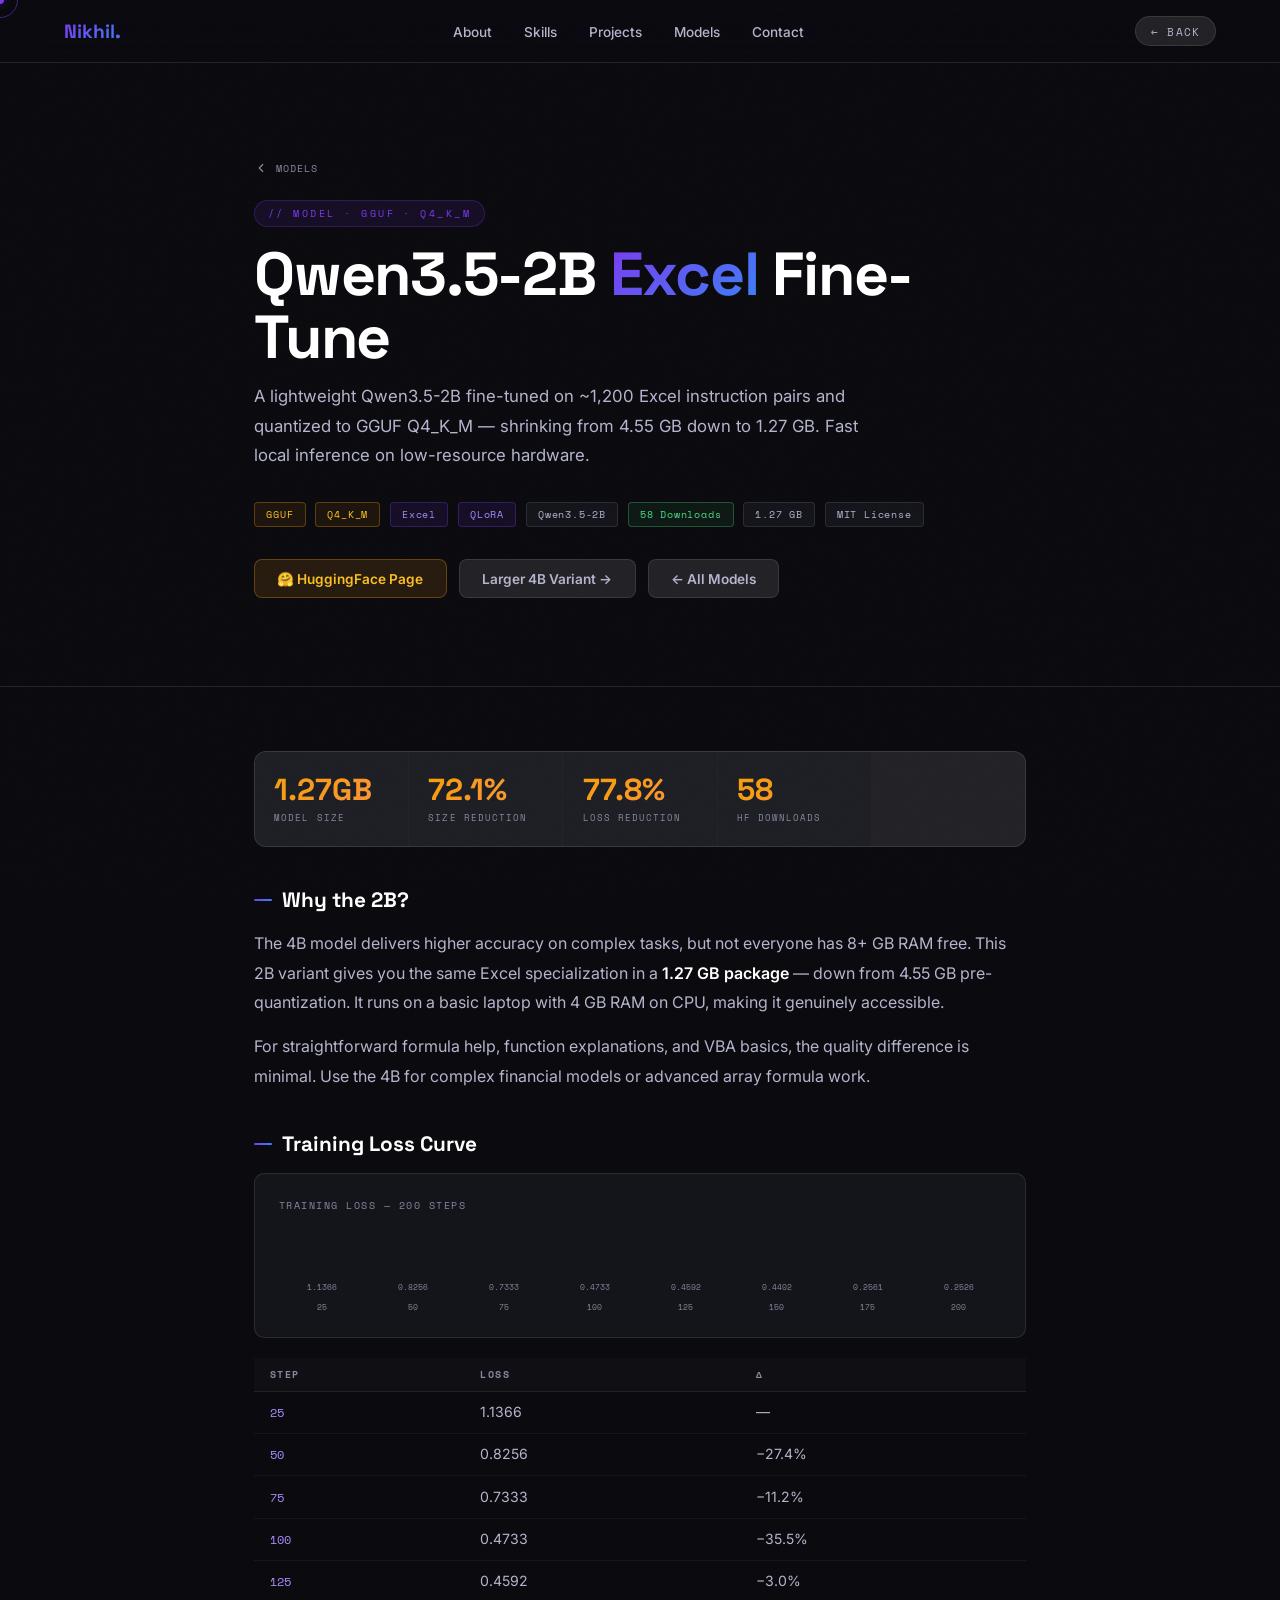
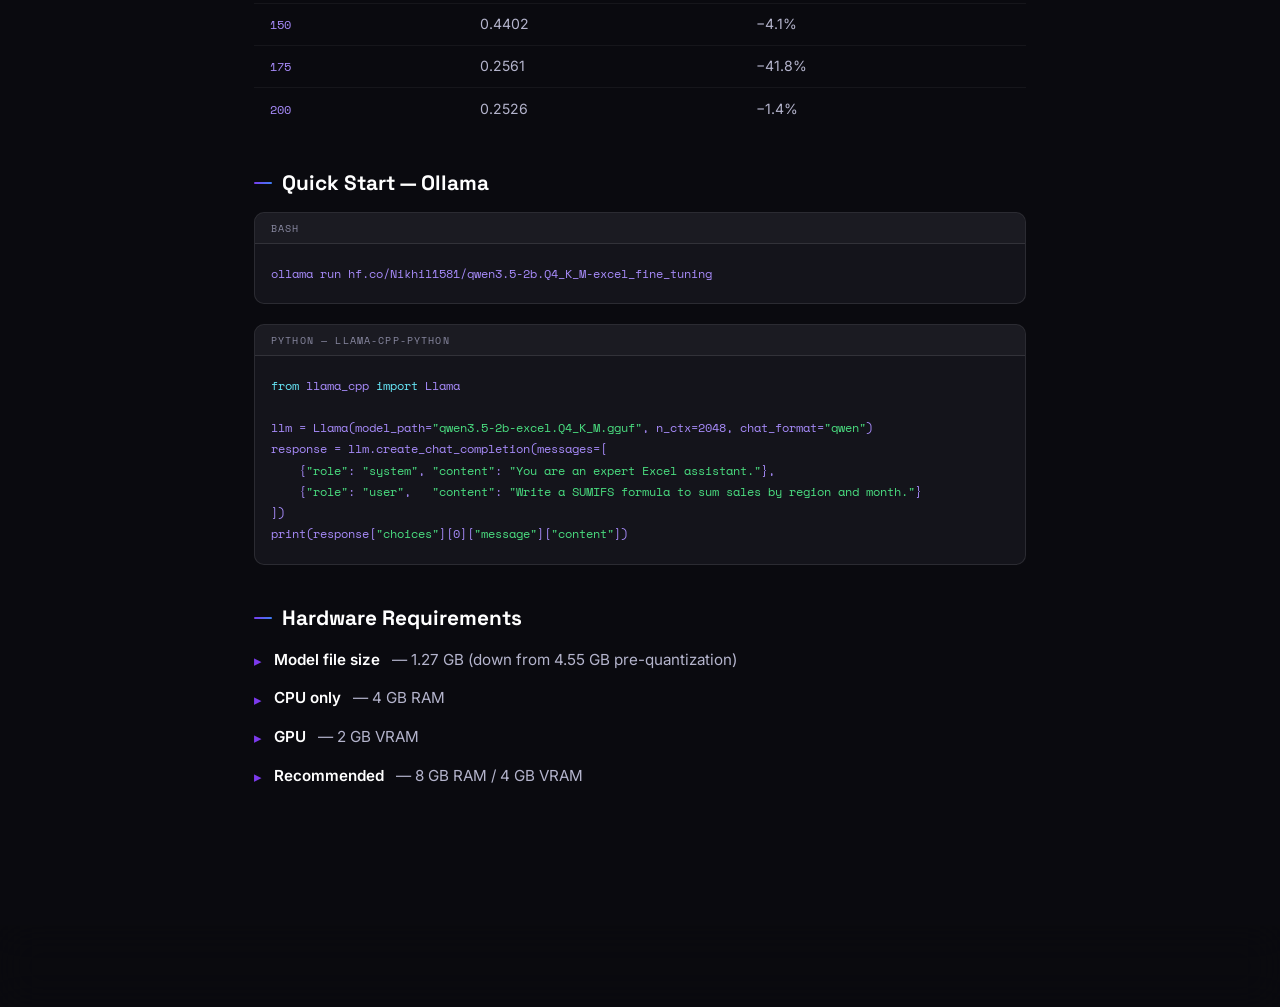
==== model-qwen3-2b.html @ 7d72f9c7 "Add files via upload" ====
<!DOCTYPE html>
<html lang="en">
<head>
<meta charset="utf-8"><title>Qwen3.5-2B Excel Fine-Tune | Nikhil</title><meta name="description" content="Qwen3.5-2B fine-tuned on Excel tasks. 1.27 GB GGUF, 77.8% loss reduction, 72.1% size reduction. Runs on 4GB RAM.">
<meta name="viewport" content="width=device-width, initial-scale=1">
<link rel="preconnect" href="https://fonts.googleapis.com">
<link rel="preconnect" href="https://fonts.gstatic.com" crossorigin>
<link href="https://fonts.googleapis.com/css2?family=Inter:wght@400;500;600;700&family=Space+Grotesk:wght@500;700&family=Space+Mono:wght@400;700&display=swap" rel="stylesheet">
<style>
:root{
  --bg-main:#0a0a0f;--bg-card:rgba(27,27,35,0.6);--bg-card-hover:rgba(46,46,60,0.8);
  --bg-pill:rgba(255,255,255,0.1);--border-color:rgba(255,255,255,0.1);
  --text-main:#ffffff;--text-muted:#b4b4cc;--text-muted-dark:#8888a0;
  --primary-gradient:linear-gradient(135deg,#7c3aed,#3b82f6);
  --accent:#7c3aed;--accent-blue:#3b82f6;
  --accent-glow:rgba(124,58,237,0.4);--accent-glow-blue:rgba(59,130,246,0.3);
  --font-mono:"Space Mono","Monaco",monospace;
  --font-sans:"Inter","Helvetica Neue",sans-serif;
  --font-display:"Space Grotesk","Inter",sans-serif;
  --ease-expo:cubic-bezier(0.19,1,0.22,1);
  --hf:#f59e0b;
}
html{background:var(--bg-main);scroll-behavior:smooth}
*,*::before,*::after{margin:0;padding:0;box-sizing:border-box}
body{width:100%;overflow-x:hidden;color:var(--text-main);background:var(--bg-main);font-family:var(--font-sans);cursor:none}
body::after{content:"";position:fixed;inset:0;background-image:url("data:image/svg+xml,%3Csvg viewBox='0 0 512 512' xmlns='http://www.w3.org/2000/svg'%3E%3Cfilter id='n'%3E%3CfeTurbulence type='fractalNoise' baseFrequency='0.9' numOctaves='4' stitchTiles='stitch'/%3E%3C/filter%3E%3Crect width='100%25' height='100%25' filter='url(%23n)'/%3E%3C/svg%3E");opacity:.025;pointer-events:none;z-index:9980;mix-blend-mode:overlay}
#progress{position:fixed;top:0;left:0;height:2px;width:0%;background:var(--primary-gradient);z-index:9999;box-shadow:0 0 12px var(--accent-glow);transition:width .05s linear}
#cursor-dot{position:fixed;width:8px;height:8px;background:var(--accent);border-radius:50%;pointer-events:none;z-index:9998;transform:translate(-50%,-50%);box-shadow:0 0 10px var(--accent-glow)}
#cursor-ring{position:fixed;width:36px;height:36px;border:1.5px solid rgba(124,58,237,.5);border-radius:50%;pointer-events:none;z-index:9997;transform:translate(-50%,-50%);transition:width .3s var(--ease-expo),height .3s var(--ease-expo),border-color .3s}
body.on-link #cursor-dot{width:12px;height:12px;background:var(--accent-blue)}
body.on-link #cursor-ring{width:50px;height:50px;border-color:rgba(59,130,246,.5)}
body.on-btn #cursor-ring{width:56px;height:56px;background:rgba(124,58,237,.08);border-color:rgba(124,58,237,.7)}

/* NAV */
nav{position:fixed;top:0;left:0;right:0;z-index:800;padding:1rem 5vw;display:flex;justify-content:space-between;align-items:center;background:rgba(10,10,15,.7);backdrop-filter:blur(24px) saturate(180%);border-bottom:1px solid var(--border-color)}
.nav-logo{font-family:var(--font-display);font-weight:700;font-size:1.2rem;background:var(--primary-gradient);-webkit-background-clip:text;-webkit-text-fill-color:transparent;background-clip:text;text-decoration:none}
.nav-links{display:flex;gap:2rem;list-style:none;align-items:center}
.nav-links a{font-family:var(--font-sans);font-size:.85rem;font-weight:500;color:var(--text-muted);text-decoration:none;position:relative;transition:color .25s;padding:.2rem 0}
.nav-links a::after{content:"";position:absolute;bottom:-2px;left:0;width:0;height:1.5px;background:var(--primary-gradient);transition:width .3s var(--ease-expo);border-radius:2px}
.nav-links a:hover{color:var(--text-main)}.nav-links a:hover::after{width:100%}
.nav-back{display:flex;align-items:center;gap:.5rem;font-family:var(--font-mono);font-size:.7rem;letter-spacing:.12em;text-transform:uppercase;color:var(--text-muted);text-decoration:none;padding:.35rem .9rem;border-radius:100px;border:1px solid var(--border-color);background:var(--bg-pill);transition:all .2s}
.nav-back:hover{color:var(--text-main);border-color:rgba(124,58,237,.4);background:rgba(124,58,237,.08)}

/* PAGE WRAPPER */
.page{padding-top:80px;min-height:100vh}
.inner{max-width:900px;margin:0 auto;padding:4rem 5vw 6rem}

/* HERO BAND */
.ph{padding:5rem 5vw 3rem;max-width:900px;margin:0 auto}
.ph-label{font-family:var(--font-mono);font-size:.62rem;letter-spacing:.25em;text-transform:uppercase;display:inline-flex;align-items:center;gap:.6rem;padding:.3rem .8rem;border-radius:100px;background:rgba(124,58,237,.1);border:1px solid rgba(124,58,237,.25);color:var(--accent);margin-bottom:1rem}
.ph-title{font-family:var(--font-display);font-weight:700;font-size:clamp(2.2rem,5vw,3.8rem);line-height:1.05;letter-spacing:-.02em;color:var(--text-main);margin-bottom:.75rem}
.ph-title .grad{background:var(--primary-gradient);-webkit-background-clip:text;-webkit-text-fill-color:transparent;background-clip:text}
.ph-sub{font-size:1.05rem;line-height:1.75;color:var(--text-muted);max-width:620px;margin-bottom:2rem}
.ph-meta{display:flex;flex-wrap:wrap;gap:.6rem;margin-bottom:2rem}
.meta-tag{font-family:var(--font-mono);font-size:.62rem;letter-spacing:.08em;padding:.25rem .7rem;border-radius:4px;border:1px solid var(--border-color);background:var(--bg-card);color:var(--text-muted)}
.meta-tag.acc{border-color:rgba(124,58,237,.3);background:rgba(124,58,237,.1);color:#a78bfa}
.meta-tag.hf{border-color:rgba(245,158,11,.3);background:rgba(245,158,11,.08);color:#fbbf24}
.meta-tag.green{border-color:rgba(74,222,128,.3);background:rgba(74,222,128,.07);color:#4ade80}
.ph-divider{border:none;border-top:1px solid var(--border-color);margin:0}

/* LINK BUTTONS */
.link-row{display:flex;flex-wrap:wrap;gap:.75rem;margin-bottom:2.5rem}
.lbtn{display:inline-flex;align-items:center;gap:.5rem;font-family:var(--font-sans);font-size:.85rem;font-weight:600;padding:.65rem 1.4rem;border-radius:8px;text-decoration:none;transition:all .25s}
.lbtn-primary{background:var(--primary-gradient);color:#fff;border:none}
.lbtn-primary:hover{box-shadow:0 10px 30px var(--accent-glow);transform:translateY(-2px)}
.lbtn-ghost{background:var(--bg-pill);color:var(--text-muted);border:1px solid var(--border-color);backdrop-filter:blur(8px)}
.lbtn-ghost:hover{border-color:rgba(124,58,237,.4);color:var(--text-main);transform:translateY(-2px)}
.lbtn-hf{background:rgba(245,158,11,.12);color:#fbbf24;border:1px solid rgba(245,158,11,.3)}
.lbtn-hf:hover{background:rgba(245,158,11,.2);box-shadow:0 8px 24px rgba(245,158,11,.2);transform:translateY(-2px)}

/* CONTENT BLOCKS */
.section{margin-bottom:2.5rem}
.section-title{font-family:var(--font-display);font-weight:700;font-size:1.3rem;color:var(--text-main);margin-bottom:1rem;display:flex;align-items:center;gap:.6rem}
.section-title::before{content:"";display:block;width:18px;height:2px;background:var(--primary-gradient);border-radius:2px;flex-shrink:0}
.prose{font-size:1rem;line-height:1.85;color:var(--text-muted)}
.prose+.prose{margin-top:.9rem}
.prose strong{color:var(--text-main);font-weight:600}
.prose code{font-family:var(--font-mono);font-size:.85em;padding:.1rem .4rem;border-radius:3px;background:rgba(124,58,237,.1);color:#a78bfa;border:1px solid rgba(124,58,237,.2)}

/* STAT CARDS */
.stat-row{display:grid;grid-template-columns:repeat(auto-fill,minmax(150px,1fr));gap:1px;background:var(--border-color);border:1px solid var(--border-color);border-radius:12px;overflow:hidden;margin-bottom:2.5rem}
.stat-cell{background:var(--bg-card);padding:1.4rem 1.2rem}
.stat-n{font-family:var(--font-display);font-size:1.9rem;font-weight:700;background:var(--primary-gradient);-webkit-background-clip:text;-webkit-text-fill-color:transparent;background-clip:text;line-height:1}
.stat-n.hf{background:linear-gradient(135deg,#f59e0b,#fb923c);-webkit-background-clip:text;-webkit-text-fill-color:transparent;background-clip:text}
.stat-l{font-family:var(--font-mono);font-size:.55rem;letter-spacing:.12em;text-transform:uppercase;color:var(--text-muted-dark);margin-top:.35rem}

/* FEATURE LIST */
.feat-list{list-style:none;display:flex;flex-direction:column;gap:.7rem}
.feat-list li{display:flex;align-items:flex-start;gap:.75rem;font-size:.95rem;line-height:1.7;color:var(--text-muted)}
.feat-list li::before{content:"▸";color:var(--accent);flex-shrink:0;margin-top:.1rem}
.feat-list li strong{color:var(--text-main);font-weight:600}

/* CODE BLOCK */
.code-block{background:var(--bg-card);border:1px solid var(--border-color);border-radius:10px;overflow:hidden;margin-bottom:1.2rem}
.code-block-bar{background:rgba(255,255,255,.03);padding:.5rem 1rem;display:flex;align-items:center;justify-content:space-between;border-bottom:1px solid var(--border-color)}
.code-block-label{font-family:var(--font-mono);font-size:.6rem;letter-spacing:.12em;text-transform:uppercase;color:var(--text-muted-dark)}
.code-block pre{padding:1.2rem 1rem;font-family:var(--font-mono);font-size:.78rem;line-height:1.7;color:#a78bfa;overflow-x:auto;white-space:pre}
.code-block pre .kw{color:#67e8f9}.code-block pre .str{color:#4ade80}.code-block pre .cm{color:var(--text-muted-dark)}

/* ARCH TABLE */
.arch-table{width:100%;border-collapse:collapse;font-size:.88rem}
.arch-table th{font-family:var(--font-mono);font-size:.6rem;letter-spacing:.15em;text-transform:uppercase;color:var(--text-muted-dark);padding:.6rem 1rem;border-bottom:1px solid var(--border-color);text-align:left;background:rgba(255,255,255,.02)}
.arch-table td{padding:.7rem 1rem;border-bottom:1px solid rgba(255,255,255,.05);color:var(--text-muted);vertical-align:top}
.arch-table td:first-child{font-family:var(--font-mono);font-size:.78rem;color:#a78bfa;white-space:nowrap}
.arch-table tr:last-child td{border-bottom:none}
.arch-table tr:hover td{background:rgba(124,58,237,.04)}

/* LOSS CHART */
.loss-chart{background:var(--bg-card);border:1px solid var(--border-color);border-radius:10px;padding:1.5rem;margin-bottom:1.2rem}
.loss-chart-title{font-family:var(--font-mono);font-size:.62rem;letter-spacing:.15em;text-transform:uppercase;color:var(--text-muted-dark);margin-bottom:1.25rem}
.chart-bars{display:flex;align-items:flex-end;gap:6px;height:80px}
.bar-wrap{display:flex;flex-direction:column;align-items:center;flex:1;gap:4px}
.bar{width:100%;border-radius:3px 3px 0 0;transition:opacity .2s}
.bar:hover{opacity:.85}
.bar-label{font-family:var(--font-mono);font-size:.5rem;color:var(--text-muted-dark)}
.bar-val{font-family:var(--font-mono);font-size:.52rem;color:var(--text-muted);margin-top:2px}

/* FOOTER */
footer{background:rgba(10,10,15,.9);border-top:1px solid var(--border-color);padding:2rem 5vw;display:flex;justify-content:space-between;align-items:center;flex-wrap:wrap;gap:1rem;backdrop-filter:blur(20px)}
.foot-l{font-family:var(--font-mono);font-size:.65rem;letter-spacing:.1em;color:var(--text-muted-dark)}
.foot-l em{background:var(--primary-gradient);-webkit-background-clip:text;-webkit-text-fill-color:transparent;background-clip:text;font-style:normal}
.foot-links{display:flex;gap:1.5rem;flex-wrap:wrap}
.foot-links a{font-family:var(--font-sans);font-size:.8rem;font-weight:500;color:var(--text-muted-dark);text-decoration:none;transition:color .2s}
.foot-links a:hover{color:var(--text-main)}

/* REVEAL */
.r{opacity:0;transform:translateY(22px);transition:opacity .7s var(--ease-expo),transform .7s var(--ease-expo)}
.r.vis{opacity:1;transform:none}
.rd1{transition-delay:.07s}.rd2{transition-delay:.14s}.rd3{transition-delay:.21s}.rd4{transition-delay:.28s}

/* BACK BREADCRUMB */
.breadcrumb{display:flex;align-items:center;gap:.5rem;font-family:var(--font-mono);font-size:.65rem;letter-spacing:.1em;text-transform:uppercase;color:var(--text-muted-dark);margin-bottom:1.5rem;text-decoration:none;transition:color .2s;width:fit-content}
.breadcrumb:hover{color:var(--accent)}
.breadcrumb svg{transition:transform .2s}
.breadcrumb:hover svg{transform:translateX(-3px)}

@media(max-width:640px){.inner,.ph{padding-left:1.5rem;padding-right:1.5rem}.nav-links{display:none}.stat-row{grid-template-columns:1fr 1fr}}
</style>
</head>
<body>
<div id="progress"></div>
<div id="cursor-dot"></div>
<div id="cursor-ring"></div>
<nav id="nav">
  <a href="index.html" class="nav-logo">Nikhil<span style="background:var(--primary-gradient);-webkit-background-clip:text;-webkit-text-fill-color:transparent;background-clip:text">.</span></a>
  <ul class="nav-links">
    <li><a href="index.html#about">About</a></li>
    <li><a href="index.html#skills">Skills</a></li>
    <li><a href="index.html#projects">Projects</a></li>
    <li><a href="index.html#models">Models</a></li>
    <li><a href="index.html#contact">Contact</a></li>
  </ul>
  <a href="index.html" class="nav-back">← Back</a>
</nav>
<div class="page">
<div class="ph r">
  <a href="index.html#models" class="breadcrumb"><svg width="14" height="14" viewBox="0 0 24 24" fill="none" stroke="currentColor" stroke-width="2" stroke-linecap="round" stroke-linejoin="round"><polyline points="15 18 9 12 15 6"/></svg> Models</a>
  <span class="ph-label">// Model · GGUF · Q4_K_M</span>
  <h1 class="ph-title">Qwen3.5-2B <span class="grad">Excel</span> Fine-Tune</h1>
  <p class="ph-sub">A lightweight Qwen3.5-2B fine-tuned on ~1,200 Excel instruction pairs and quantized to GGUF Q4_K_M — shrinking from 4.55 GB down to 1.27 GB. Fast local inference on low-resource hardware.</p>
  <div class="ph-meta">
    <span class="meta-tag hf">GGUF</span>
    <span class="meta-tag hf">Q4_K_M</span>
    <span class="meta-tag acc">Excel</span>
    <span class="meta-tag acc">QLoRA</span>
    <span class="meta-tag">Qwen3.5-2B</span>
    <span class="meta-tag green">58 Downloads</span>
    <span class="meta-tag">1.27 GB</span>
    <span class="meta-tag">MIT License</span>
  </div>
  <div class="link-row">
    <a href="https://huggingface.co/Nikhil1581/qwen3.5-2b.Q4_K_M-excel_fine_tuning" target="_blank" rel="noopener" class="lbtn lbtn-hf">🤗 HuggingFace Page</a>
    <a href="model-qwen3-4b.html" class="lbtn lbtn-ghost">Larger 4B Variant →</a>
    <a href="index.html#models" class="lbtn lbtn-ghost">← All Models</a>
  </div>
</div>
<hr class="ph-divider">
<div class="inner">
  <div class="stat-row r rd1">
    <div class="stat-cell"><div class="stat-n hf">1.27GB</div><div class="stat-l">Model Size</div></div>
    <div class="stat-cell"><div class="stat-n hf">72.1%</div><div class="stat-l">Size Reduction</div></div>
    <div class="stat-cell"><div class="stat-n hf">77.8%</div><div class="stat-l">Loss Reduction</div></div>
    <div class="stat-cell"><div class="stat-n hf">58</div><div class="stat-l">HF Downloads</div></div>
  </div>

  <div class="section r rd1">
    <h2 class="section-title">Why the 2B?</h2>
    <p class="prose">The 4B model delivers higher accuracy on complex tasks, but not everyone has 8+ GB RAM free. This 2B variant gives you the same Excel specialization in a <strong>1.27 GB package</strong> — down from 4.55 GB pre-quantization. It runs on a basic laptop with 4 GB RAM on CPU, making it genuinely accessible.</p>
    <p class="prose">For straightforward formula help, function explanations, and VBA basics, the quality difference is minimal. Use the 4B for complex financial models or advanced array formula work.</p>
  </div>

  <div class="section r rd2">
    <h2 class="section-title">Training Loss Curve</h2>
    
<div class="loss-chart r">
  <div class="loss-chart-title">Training Loss — 200 Steps</div>
  <div class="chart-bars" id="bars4b"></div>
</div>
<script>
(function(){
  const data=[{s:25,l:1.1366},{s:50,l:0.8256},{s:75,l:0.7333},{s:100,l:0.4733},{s:125,l:0.4592},{s:150,l:0.4402},{s:175,l:0.2561},{s:200,l:0.2526}];
  const max=1.1366,container=document.getElementById('bars4b');
  data.forEach(d=>{
    const pct=Math.round((d.l/max)*100);
    const grad=`linear-gradient(to top,#7c3aed,#3b82f6)`;
    container.innerHTML+=`<div class="bar-wrap"><div class="bar-val" style="font-size:.5rem;color:#8888a0">${d.l}</div><div class="bar" style="height:${pct}%;background:${grad};opacity:${0.4+pct/160}"></div><div class="bar-label">${d.s}</div></div>`;
  });
})();
</script>
    <table class="arch-table">
      <thead><tr><th>Step</th><th>Loss</th><th>Δ</th></tr></thead>
      <tbody>
        <tr><td>25</td><td>1.1366</td><td>—</td></tr>
        <tr><td>50</td><td>0.8256</td><td>−27.4%</td></tr>
        <tr><td>75</td><td>0.7333</td><td>−11.2%</td></tr>
        <tr><td>100</td><td>0.4733</td><td>−35.5%</td></tr>
        <tr><td>125</td><td>0.4592</td><td>−3.0%</td></tr>
        <tr><td>150</td><td>0.4402</td><td>−4.1%</td></tr>
        <tr><td>175</td><td>0.2561</td><td>−41.8%</td></tr>
        <tr><td>200</td><td>0.2526</td><td>−1.4%</td></tr>
      </tbody>
    </table>
  </div>

  <div class="section r rd2">
    <h2 class="section-title">Quick Start — Ollama</h2>
    <div class="code-block">
      <div class="code-block-bar"><span class="code-block-label">bash</span></div>
      <pre>ollama run hf.co/Nikhil1581/qwen3.5-2b.Q4_K_M-excel_fine_tuning</pre>
    </div>
    <div class="code-block">
      <div class="code-block-bar"><span class="code-block-label">python — llama-cpp-python</span></div>
      <pre><span class="kw">from</span> llama_cpp <span class="kw">import</span> Llama

llm = Llama(model_path=<span class="str">"qwen3.5-2b-excel.Q4_K_M.gguf"</span>, n_ctx=2048, chat_format=<span class="str">"qwen"</span>)
response = llm.create_chat_completion(messages=[
    {<span class="str">"role"</span>: <span class="str">"system"</span>, <span class="str">"content"</span>: <span class="str">"You are an expert Excel assistant."</span>},
    {<span class="str">"role"</span>: <span class="str">"user"</span>,   <span class="str">"content"</span>: <span class="str">"Write a SUMIFS formula to sum sales by region and month."</span>}
])
print(response[<span class="str">"choices"</span>][0][<span class="str">"message"</span>][<span class="str">"content"</span>])</pre>
    </div>
  </div>

  <div class="section r rd3">
    <h2 class="section-title">Hardware Requirements</h2>
    <ul class="feat-list">
      <li><strong>Model file size</strong> — 1.27 GB (down from 4.55 GB pre-quantization)</li>
      <li><strong>CPU only</strong> — 4 GB RAM</li>
      <li><strong>GPU</strong> — 2 GB VRAM</li>
      <li><strong>Recommended</strong> — 8 GB RAM / 4 GB VRAM</li>
    </ul>
  </div>
</div>
</div>
<footer>
  <div class="foot-l">© 2026 <em>Nikhil</em> — Built clean, shipped fast.</div>
  <div class="foot-links">
    <a href="https://github.com/Nikhil00437" target="_blank">GitHub</a>
    <a href="https://huggingface.co/Nikhil1581" target="_blank">HuggingFace</a>
    <a href="index.html#contact">Contact</a>
  </div>
</footer>
<script>
const dot=document.getElementById('cursor-dot'),ring=document.getElementById('cursor-ring');
let mx=0,my=0,rx=0,ry=0;
document.addEventListener('mousemove',e=>{mx=e.clientX;my=e.clientY});
(function tick(){rx+=(mx-rx)*.12;ry+=(my-ry)*.12;dot.style.left=mx+'px';dot.style.top=my+'px';ring.style.left=rx+'px';ring.style.top=ry+'px';requestAnimationFrame(tick)})();
document.querySelectorAll('a,button').forEach(el=>{el.addEventListener('mouseenter',()=>document.body.classList.add('on-link'));el.addEventListener('mouseleave',()=>document.body.classList.remove('on-link'))});
document.querySelectorAll('.lbtn').forEach(el=>{el.addEventListener('mouseenter',()=>document.body.classList.add('on-btn'));el.addEventListener('mouseleave',()=>document.body.classList.remove('on-btn'))});
const ro=new IntersectionObserver(e=>{e.forEach(x=>{if(x.isIntersecting){x.target.classList.add('vis');ro.unobserve(x.target)}})},{threshold:.1});
document.querySelectorAll('.r').forEach(el=>ro.observe(el));
window.addEventListener('scroll',()=>{document.getElementById('progress').style.width=(window.scrollY/(document.body.scrollHeight-window.innerHeight)*100)+'%'});
</script>
</body>
</html>
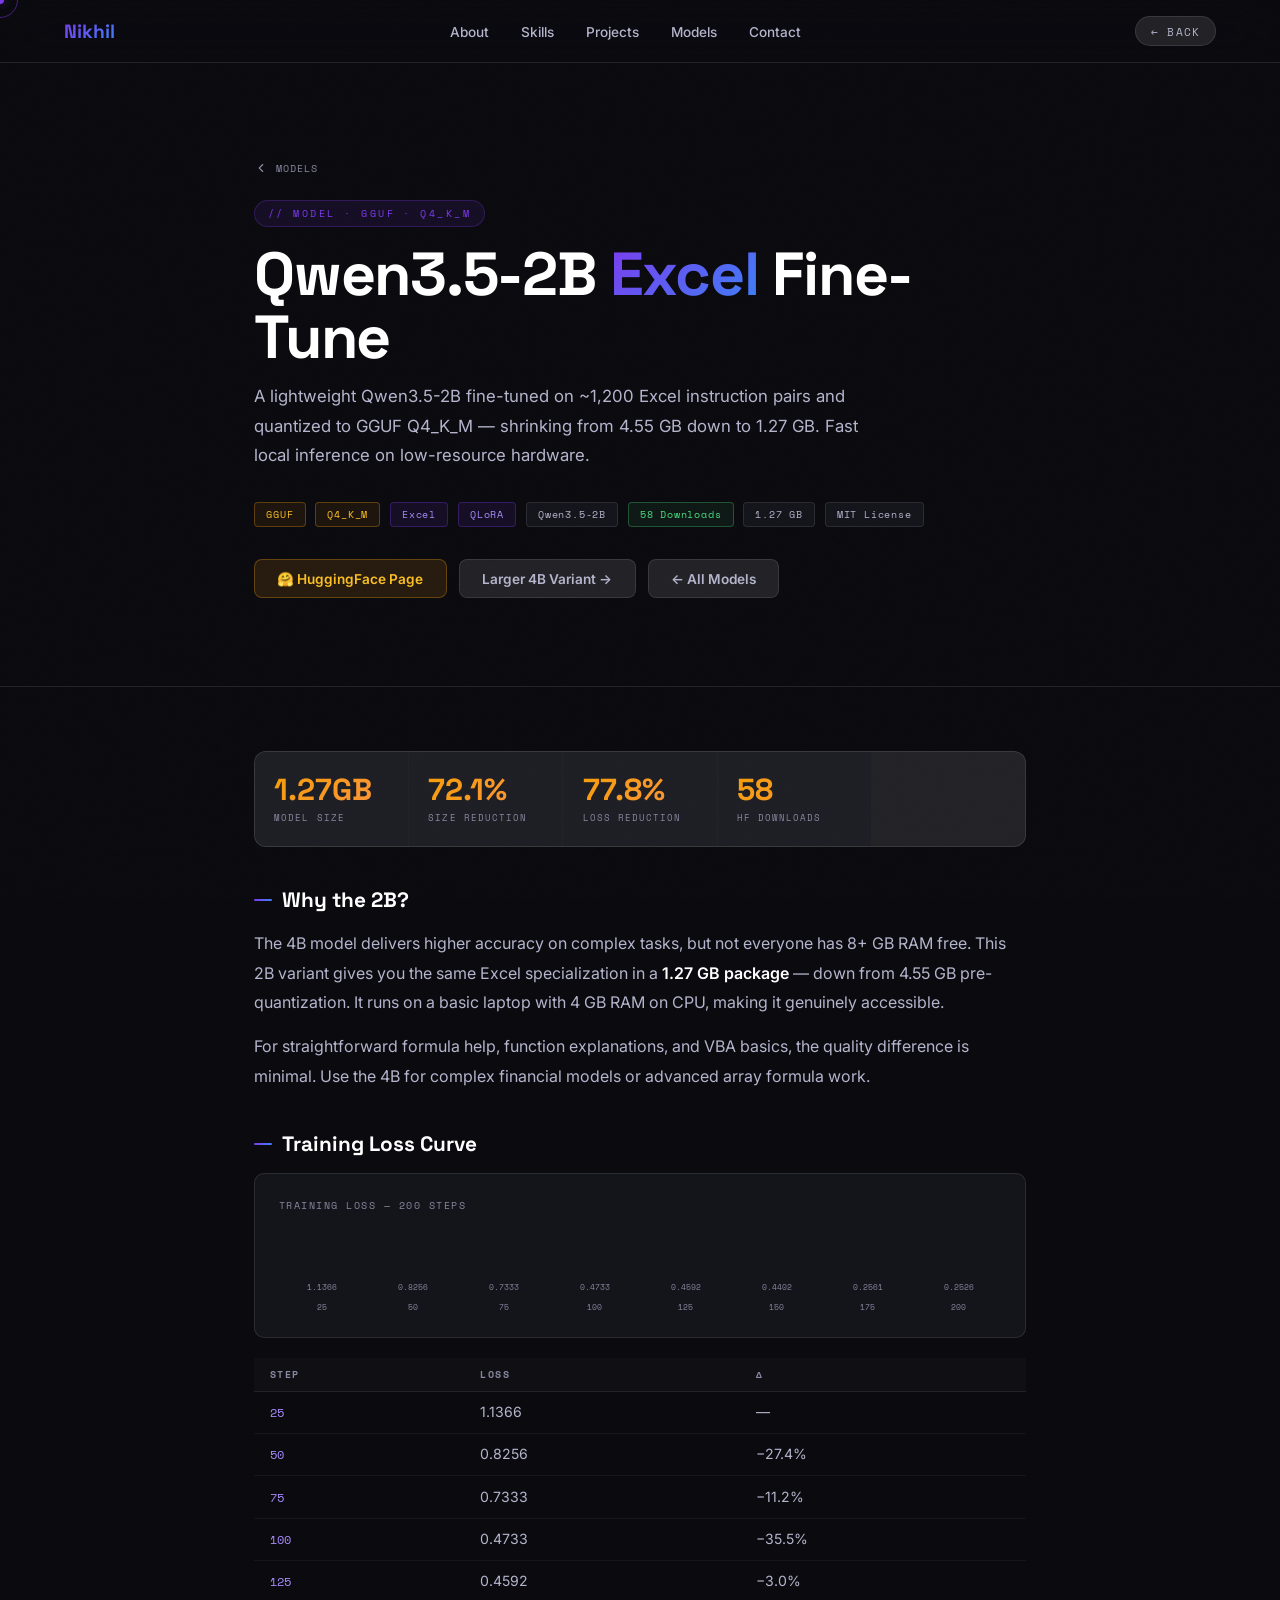
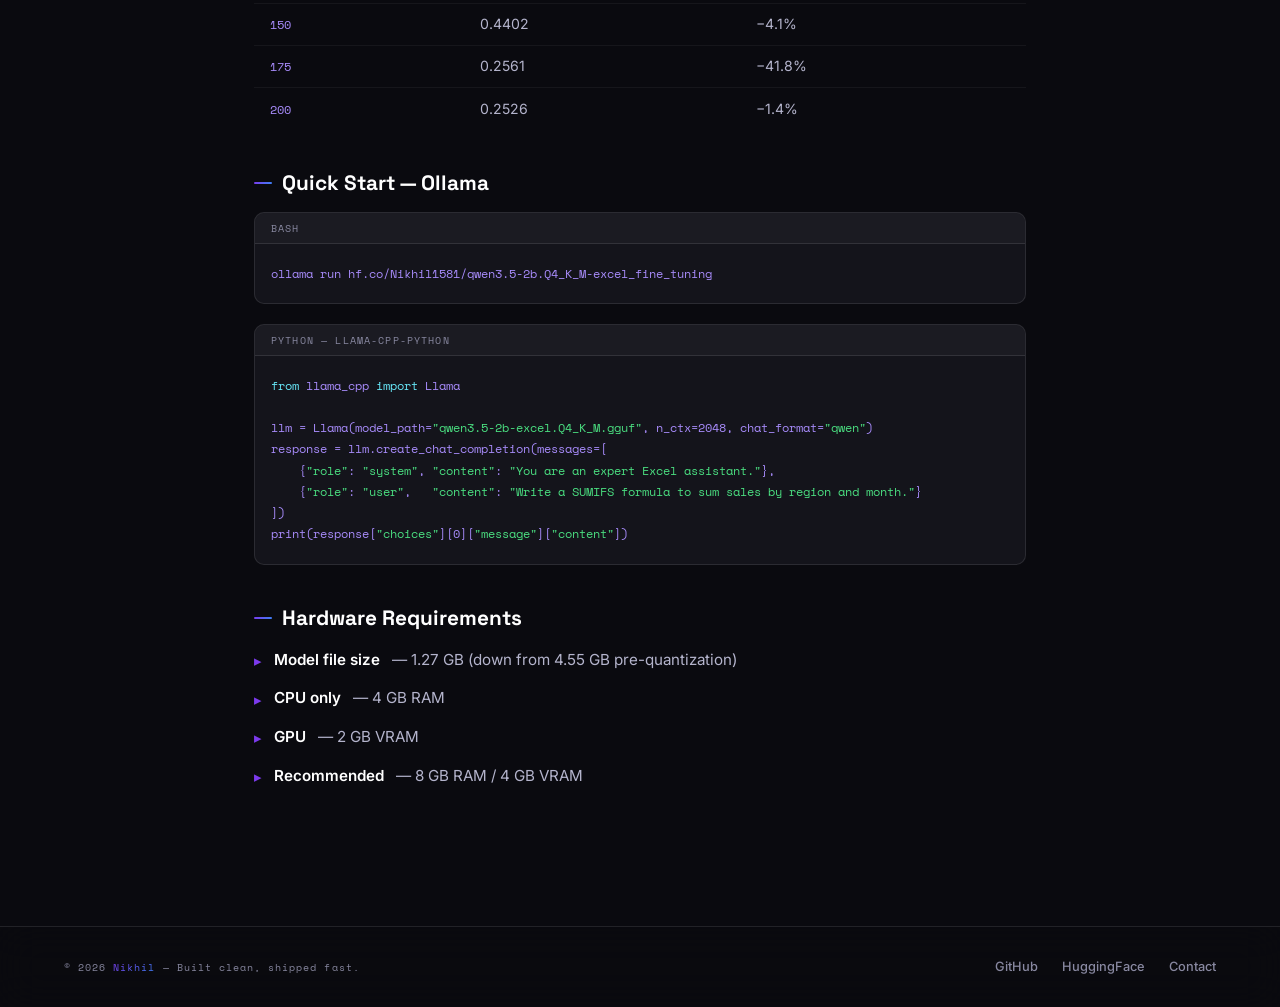
==== commit ac256409: "Update model-qwen3-2b.html" ====
--- a/model-qwen3-2b.html
+++ b/model-qwen3-2b.html
@@ -142,7 +142,7 @@
 <div id="cursor-dot"></div>
 <div id="cursor-ring"></div>
 <nav id="nav">
-  <a href="index.html" class="nav-logo">Nikhil<span style="background:var(--primary-gradient);-webkit-background-clip:text;-webkit-text-fill-color:transparent;background-clip:text">.</span></a>
+  <a href="index.html" class="nav-logo">Nikhil<span style="background:var(--primary-gradient);-webkit-background-clip:text;-webkit-text-fill-color:transparent;background-clip:text"></span></a>
   <ul class="nav-links">
     <li><a href="index.html#about">About</a></li>
     <li><a href="index.html#skills">Skills</a></li>
@@ -272,4 +272,4 @@
 window.addEventListener('scroll',()=>{document.getElementById('progress').style.width=(window.scrollY/(document.body.scrollHeight-window.innerHeight)*100)+'%'});
 </script>
 </body>
-</html>+</html>
